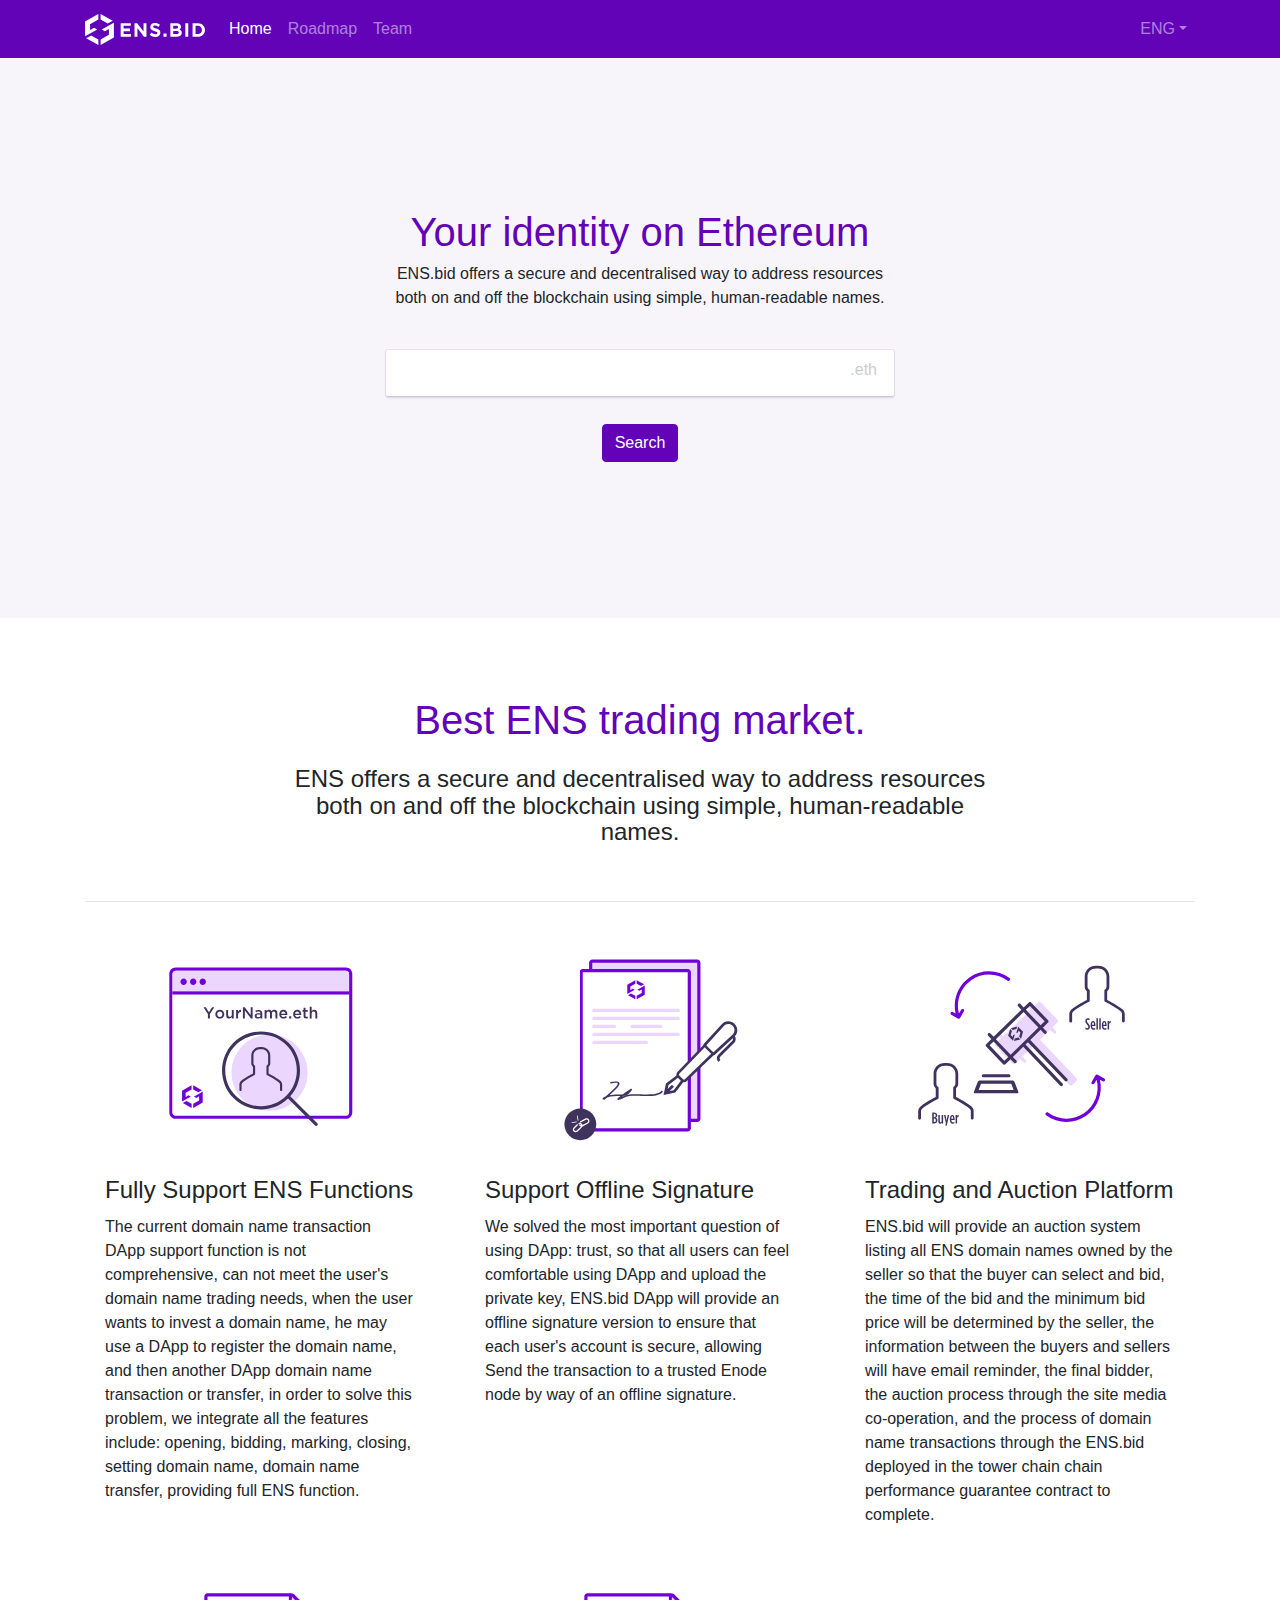
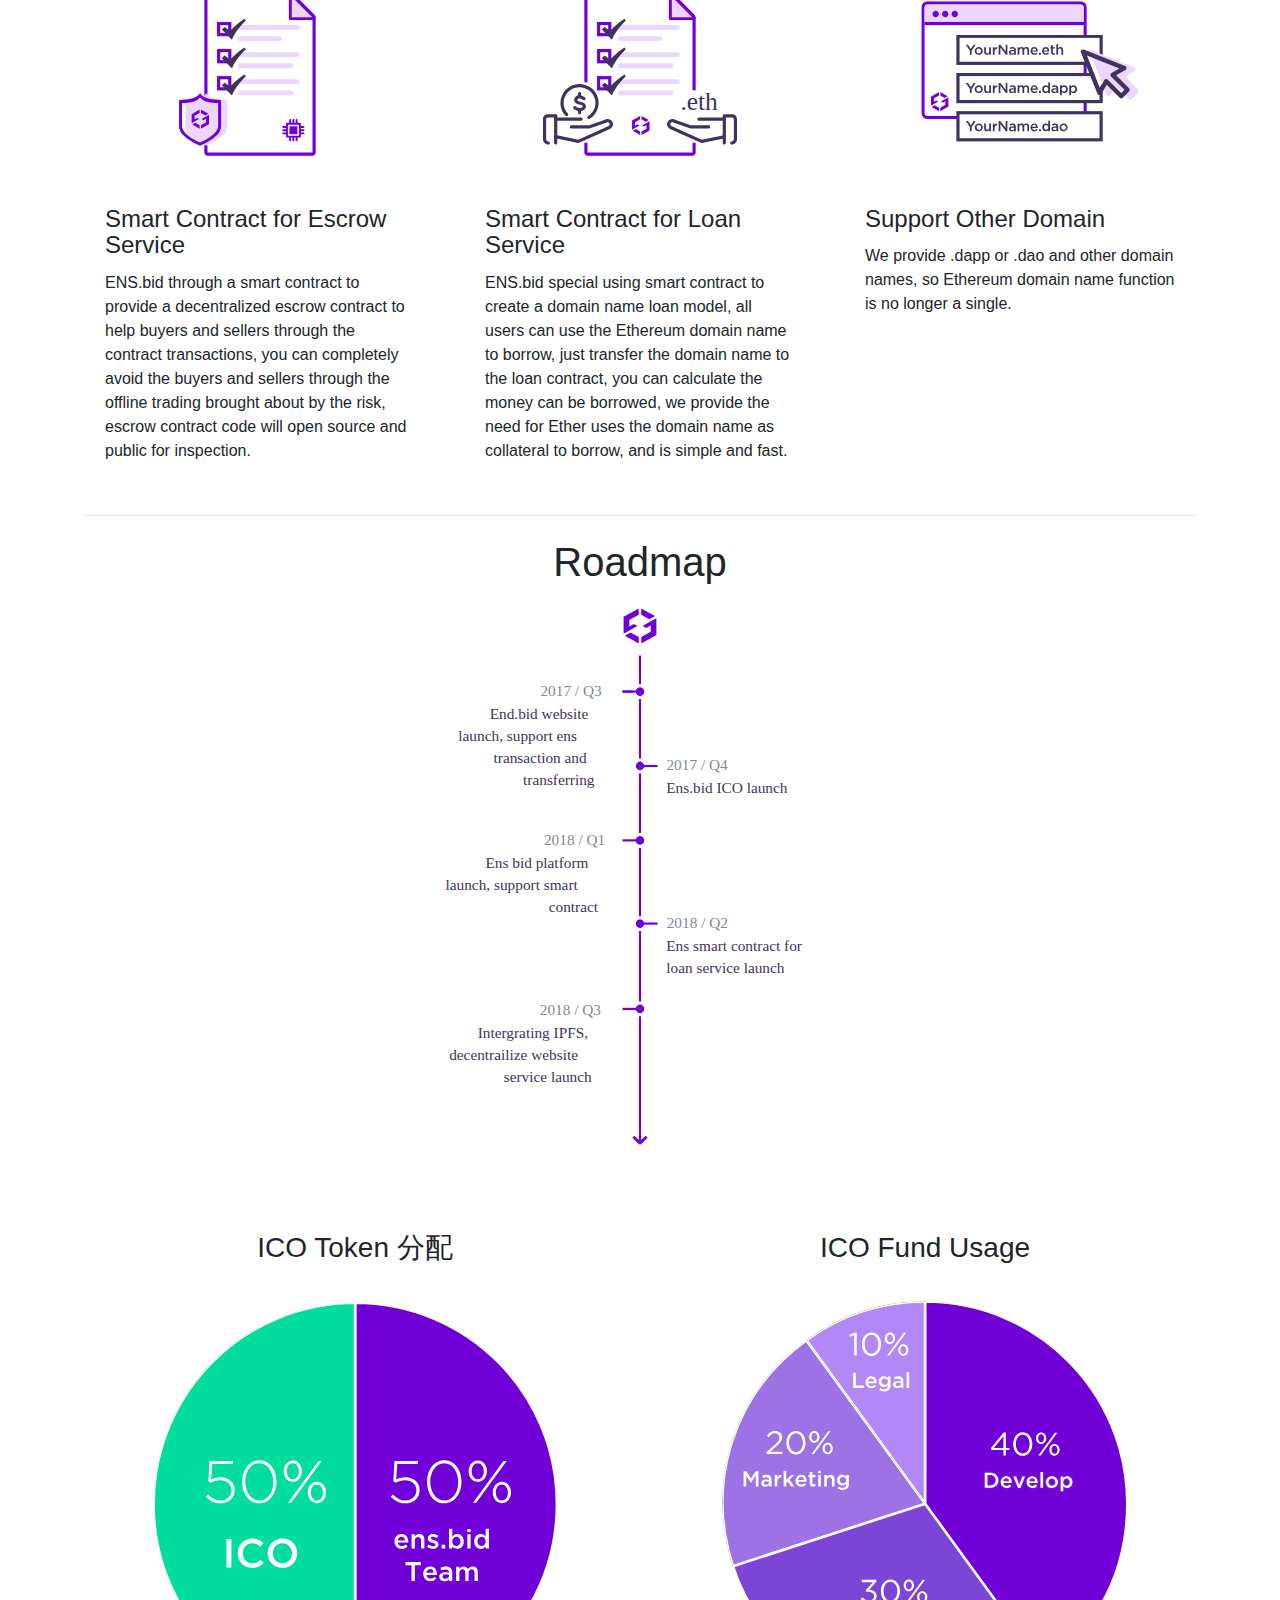
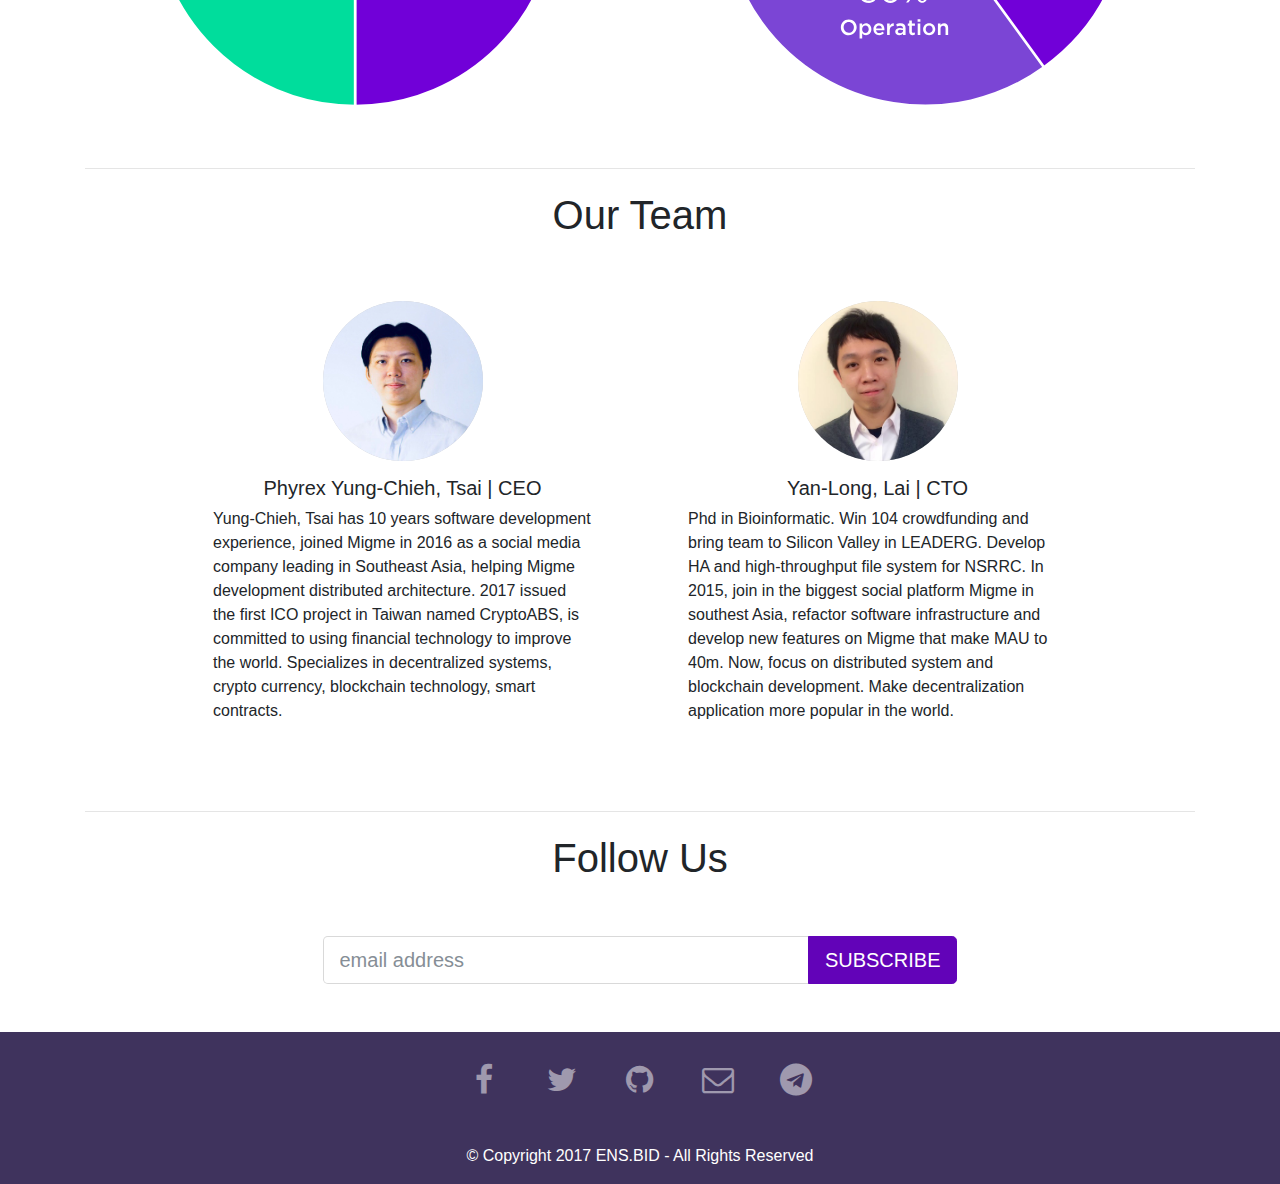
==== index.html @ 98ee837a "initial" ====
<!DOCTYPE html>
<html>
  <head>
    <meta charset="utf-8">
    <meta name="viewport" content="width=device-width, initial-scale=1, shrink-to-fit=no">
    <meta name="description" content="We are a group of people who love block chain, hoping to promote the concept of block chain, so that wealth distribution can be more fair and free, we are also building our own projec">
    <meta name="author" content="ens.bid">
    <meta name="keywords" content="ico,eth,block,bitcoin,Ether,比特币,快播,区块链">
    <meta name="og:image" content="img/preview.png">
    <title>ENS.BID</title>
    <link rel="Shortcut Icon" type="image/x-icon" href="./img/x-icon.png">
    <link rel="stylesheet" href="./css/bootstrap/bootstrap-reboot.css">
    <link rel="stylesheet" href="./css/bootstrap/bootstrap-grid.css">
    <link rel="stylesheet" href="./css/bootstrap/bootstrap.css">
    <link rel="stylesheet" href="./css/font-awesome.min.css">
    <link rel="stylesheet" href="./css/style.css">
    <script>
      (function(i,s,o,g,r,a,m){i['GoogleAnalyticsObject']=r;i[r]=i[r]||function(){
      (i[r].q=i[r].q||[]).push(arguments)},i[r].l=1*new Date();a=s.createElement(o),
      m=s.getElementsByTagName(o)[0];a.async=1;a.src=g;m.parentNode.insertBefore(a,m)
      })(window,document,'script','https://www.google-analytics.com/analytics.js','ga');
      ga('create', 'UA-104379550-1', 'auto');
      ga('require', 'linkid', 'linkid.js');
      ga('require', 'displayfeatures');
      ga('send', 'pageview');
    </script>
  </head>
  <body>
    <div class="container-flud">
      <nav class="navbar navbar-expand-lg navbar-dark bg-primary">
        <div class="container align-items-center"><a class="navbar-brand" href="#"><img src="./img/logo-w-inline.svg"></a>
          <button class="navbar-toggler" type="button" data-toggle="collapse" data-target="#cdf" aria-controls="navbarNavAltMarkup" aria-expanded="false" aria-label="Toggle navigation"><span class="navbar-toggler-icon"></span></button>
          <div class="collapse navbar-collapse" id="cdf">
            <ul class="navbar-nav d-flex justify-content-start">
              <li class="nav-item active"><a class="nav-link" href="#">Home <span class="sr-only">(current)</span></a></li>
              <li class="nav-item"><a class="nav-link" href="#roadmap">Roadmap</a></li>
              <li class="nav-item"><a class="nav-link" href="#ourteam">Team</a></li>
              <li class="nav-item dropdown"><a class="nav-link dropdown-toggle" id="abc" href="#" data-toggle="dropdown" aria-haspopup="true" aria-expanded="false">ENG</a>
                <div class="dropdown-menu dropdown-menu-right" aria-labelledby="abc"><a class="dropdown-item" href="./index_zh.html">繁中</a></div>
              </li>
            </ul>
          </div>
        </div>
      </nav>
      <section class="kv">
        <div class="container">
          <div class="jumbotron">
            <div class="row justify-content-md-center my-4">
              <div class="col-lg-6">
                <h1 class="text-center text-primary">Your identity on Ethereum</h1>
                <p class="text-center">ENS.bid offers a secure and decentralised way to address resources both on and off the blockchain using simple, human-readable names. </p>
              </div>
            </div>
            <div class="row justify-content-md-center my-4">
              <div class="col-lg-6 input-group input-group-lg search">
                <input class="form-control" type="text" aria-label="Amount (to the nearest dollar)">
              </div>
            </div>
            <div class="row justify-content-center my-4">
              <div class="my-1"><a class="btn btn-primary btn-md" href="#" role="button">Search</a></div>
            </div>
          </div>
        </div>
      </section>
      <section class="works">
        <div class="container">
          <div class="row justify-content-md-center">
            <div class="col-md-8 my-4">
              <h1 class="text-center text-primary my-4">Best ENS trading market.</h1>
              <H4 class="text-center">ENS offers a secure and decentralised way to address resources both on and off the blockchain using simple, human-readable names.</H4>
            </div>
          </div>
        </div>
        <div class="container">
          <hr class="my-4 clearfix">
          <div class="row justify-content-center">
            <div class="col-xl-4 col-lg-5 col-sm-12 my-2">
              <div class="card"><img class="card-img-top" src="./img/work1.svg" alt="Card image cap">
                <div class="card-body">
                  <h4 class="card-title">Fully Support ENS Functions</h4>
                  <p class="card-text">The current domain name transaction DApp support function is not comprehensive, can not meet the user's domain name trading needs, when the user wants to invest a domain name, he may use a DApp to register the domain name, and then another DApp domain name transaction or transfer, in order to solve this problem, we integrate all the features include: opening, bidding, marking, closing, setting domain name, domain name transfer, providing full ENS function.</p>
                </div>
              </div>
            </div>
            <div class="col-xl-4 col-lg-5 col-sm-12 my-2">
              <div class="card"><img class="card-img-top" src="./img/work2.svg" alt="Card image cap">
                <div class="card-body">
                  <h4 class="card-title">Support Offline Signature</h4>
                  <p class="card-text">We solved the most important question of using DApp: trust, so that all users can feel comfortable using DApp and upload the private key, ENS.bid DApp will provide an offline signature version to ensure that each user's account is secure, allowing Send the transaction to a trusted Enode node by way of an offline signature.</p>
                </div>
              </div>
            </div>
            <div class="col-xl-4 col-lg-5 col-sm-12 my-2">
              <div class="card"><img class="card-img-top" src="./img/work3.svg" alt="Card image cap">
                <div class="card-body">
                  <h4 class="card-title">Trading and Auction Platform</h4>
                  <p class="card-text"> ENS.bid will provide an auction system listing all ENS domain names owned by the seller so that the buyer can select and bid, the time of the bid and the minimum bid price will be determined by the seller, the information between the buyers and sellers will have email reminder, the final bidder, the auction process through the site media co-operation, and the process of domain name transactions through the ENS.bid deployed in the tower chain chain performance guarantee contract to complete.</p>
                </div>
              </div>
            </div>
            <div class="col-xl-4 col-lg-5 col-sm-12 my-2">
              <div class="card"><img class="card-img-top" src="./img/work4.svg" alt="Card image cap">
                <div class="card-body">
                  <h4 class="card-title">Smart Contract for Escrow Service</h4>
                  <p class="card-text">ENS.bid through a smart contract to provide a decentralized escrow contract to help buyers and sellers through the contract transactions, you can completely avoid the buyers and sellers through the offline trading brought about by the risk, escrow contract code will open source and public for inspection.</p>
                </div>
              </div>
            </div>
            <div class="col-xl-4 col-lg-5 col-sm-12 my-2">
              <div class="card"><img class="card-img-top" src="./img/work5.svg" alt="Card image cap">
                <div class="card-body">
                  <h4 class="card-title">Smart Contract for Loan Service</h4>
                  <p class="card-text">ENS.bid special using smart contract to create a domain name loan model, all users can use the Ethereum domain name to borrow, just transfer the domain name to the loan contract, you can calculate the money can be borrowed, we provide the need for Ether uses the domain name as collateral to borrow, and is simple and fast.</p>
                </div>
              </div>
            </div>
            <div class="col-xl-4 col-lg-5 col-sm-12 my-2">
              <div class="card"><img class="card-img-top" src="./img/work6.svg" alt="Card image cap">
                <div class="card-body">
                  <h4 class="card-title">Support Other Domain</h4>
                  <p class="card-text">We provide .dapp or .dao and other domain names, so Ethereum domain name function is no longer a single.</p>
                </div>
              </div>
            </div>
          </div>
        </div>
      </section>
      <section class="roadmap" id="roadmap">
        <div class="container">
          <hr class="my-4">
          <div class="row justify-content-center">
            <div class="col-md-6 text-center">
              <h1>Roadmap</h1>
            </div>
          </div>
          <div class="row justify-content-center">
            <div class="col-md-8 col-sm-12">
              <div class="timeline text-center"><img src="./img/timeline_eng.svg"></div>
            </div>
          </div>
        </div>
      </section>
      <section class="chart my-5">
        <div class="container">
          <div class="row justify-content-center">
            <div class="col-md-6 text-center">
              <h3 class="my-4">ICO Token 分配</h3>
              <div class="piechart"><img src="./img/chart1.svg"></div>
            </div>
            <div class="col-md-6 text-center">
              <h3 class="my-4">ICO Fund Usage</h3>
              <div class="piechart"><img src="./img/chart2.svg"></div>
            </div>
          </div>
        </div>
      </section>
      <section class="ourteam my-4" id="ourteam">
        <div class="container">
          <hr class="my-4">
          <div class="row justify-content-center">
            <div class="col text-center">
              <h1>Our Team</h1>
            </div>
          </div>
          <ul class="row justify-content-center list-unstyled">
            <li class="col-md-5 p-5">
              <ul class="list-unstyled text-center">
                <li class="member-image p-2"><img class="member-photo rounded-circle" src="./img/phrex.jpg"></li>
                <li class="member-title my-2">
                  <h5>Phyrex Yung-Chieh, Tsai | CEO </h5>
                </li>
                <li class="member-des">
                  <p class="text-left">Yung-Chieh, Tsai has 10 years software development experience, joined Migme in 2016 as a social media company leading in Southeast Asia, helping Migme development distributed architecture. 2017 issued the first ICO project in Taiwan named CryptoABS, is committed to using financial technology to improve the world. Specializes in decentralized systems, crypto currency, blockchain technology, smart contracts.</p>
                </li>
              </ul>
            </li>
            <li class="col-md-5 p-5">
              <ul class="list-unstyled text-center">
                <li class="member-image p-2"><img class="member-photo rounded-circle" src="./img/lai.jpg"></li>
                <li class="member-title my-2">
                  <h5>Yan-Long, Lai | CTO </h5>
                </li>
                <li class="member-des">
                  <p class="text-left">Phd in Bioinformatic. Win 104 crowdfunding and bring team to Silicon Valley in LEADERG. Develop HA and high-throughput file system for NSRRC. In 2015, join in the biggest social platform Migme in southest Asia, refactor software infrastructure and develop new features on Migme that make MAU to 40m. Now, focus on distributed system and blockchain development. Make decentralization application more popular in the world.</p>
                </li>
              </ul>
            </li>
          </ul>
        </div>
      </section>
      <section class="contact my-4">
        <div class="container">
          <hr class="my-4">
          <div class="row justify-content-center">
            <div class="col text-center">
              <h1>Follow Us</h1>
            </div>
          </div>
          <div class="row justify-content-center my-5">
            <div class="col-md-7">
              <form class="validate" id="mc-embedded-subscribe-form" action="//bid.us16.list-manage.com/subscribe/post?u=f92c729ea1fe57c53c847bc00&amp;id=2eeedd2d5e" method="post" name="mc-embedded-subscribe-form" target="_blank" novalidate="">
                <div class="input-group">
                  <input class="form-control form-control-lg" id="mce-EMAIL" type="email" value="" name="EMAIL" placeholder="email address" required="">
                  <div style="position: absolute; left: -5000px;" aria-hidden="true">
                    <input type="text" name="b_f92c729ea1fe57c53c847bc00_2eeedd2d5e" tabindex="-1" value="">
                  </div><span class="input-group-btn">
                    <input class="btn btn-primary btn-lg" id="mc-embedded-subscribe" type="submit" value="SUBSCRIBE" name="SUBSCRIBE"></span>
                </div>
              </form>
            </div>
          </div>
        </div>
      </section>
      <div class="footer">
        <div class="container">
          <div class="row justify-content-center">
            <div class="col-md-6 my-4">
              <ul class="socials list-unstyle inline-list d-flex justify-content-center px-0">
                <li class="list-inline-item text-secondary"><a href="https://www.facebook.com/Ens.bid.tw/"><i class="fa fa-fw fa-facebook"></i></a></li>
                <li class="list-inline-item text-secondary"><a href="#"><i class="fa fa-fw fa-twitter"></i></a></li>
                <li class="list-inline-item text-secondary"><a href="https://github.com/ens-bid/"><i class="fa fa-fw fa-github"></i></a></li>
                <li class="list-inline-item text-secondary"><a href="#"><i class="fa fa-fw fa-envelope-o"></i></a></li>
                <li class="list-inline-item text-secondary"><a href="#"><i class="fa fa-fw fa-telegram"></i></a></li>
              </ul>
            </div>
          </div>
          <div class="row"> 
            <div class="col">
              <p class="text-center text-white">© Copyright 2017 ENS.BID - All Rights Reserved</p>
            </div>
          </div>
        </div>
      </div>
    </div>
    <script src="./js/jquery.min.js"></script>
    <script src="https://cdnjs.cloudflare.com/ajax/libs/popper.js/1.11.0/umd/popper.min.js" integrity="sha384-b/U6ypiBEHpOf/4+1nzFpr53nxSS+GLCkfwBdFNTxtclqqenISfwAzpKaMNFNmj4" crossorigin="anonymous"></script>
    <script src="./js/bootstrap.js"></script>
    <script src="./js/particles.min.js"></script>
    <script src="./js/app.js"></script>
  </body>
</html>
---- css/style.css ----
.btn-outline-light-ct {
  color: rgba(255, 255, 255, 0.8);
  background-color: transparent;
  background-image: none;
  border-color: rgba(255, 255, 255, 0.6); }
  .btn-outline-light-ct:hover {
    color: #fff;
    background-color: rgba(255, 255, 255, 0.2);
    border-color: rgba(255, 255, 255, 0.6); }

.navbar .navbar-brand img {
  width: 120px; }

ul.navbar-nav {
  width: 100%; }
  @media (min-width: 992px) {
    ul.navbar-nav li.nav-item.dropdown {
      margin-left: auto; } }

.jumbotron {
  padding: 8rem 2rem;
  background-color: initial;
  top: 0;
  left: 0; }

.kv {
  background-color: #f7f5f9;
  position: relative; }

.search {
  position: relative; }
  .search:after {
    content: ".eth";
    color: #ccc;
    line-height: 40px;
    position: absolute;
    z-index: 99;
    right: 2rem; }
  .search input {
    border: 0px;
    border-radius: 2px !important;
    -webkit-box-shadow: 0 2px 2px 0 rgba(63, 51, 93, 0.16), 0 0 0 1px rgba(98, 4, 184, 0.08);
    box-shadow: 0 2px 2px 0 rgba(63, 51, 93, 0.16), 0 0 0 1px rgba(98, 4, 184, 0.08); }
    .search input:hover, .search input:active, .search input:focus {
      -webkit-box-shadow: 0 3px 8px 0 rgba(0, 0, 0, 0.2), 0 0 0 1px rgba(98, 4, 184, 0.08);
      box-shadow: 0 3px 8px 0 rgba(0, 0, 0, 0.2), 0 0 0 1px rgba(98, 4, 184, 0.08); }

.timeline img {
  width: 60%; }
  @media (min-width: 576px) and (max-width: 767px) {
    .timeline img {
      width: 80%; } }
  @media (max-width: 575px) {
    .timeline img {
      width: 100%; } }

.chart .piechart img {
  width: 100%; }

.card {
  border: 0px; }

.ourteam .member-image img {
  width: 10rem;
  height: 10rem;
  background-color: #ccc;
  overflow: hidden; }

#particles-js {
  width: 100%;
  height: 100%;
  background-image: url("");
  background-size: cover;
  background-position: 50% 50%;
  background-repeat: no-repeat; }
  #particles-js .particles-js-canvas-el {
    position: absolute;
    top: 0;
    left: 0;
    right: 0;
    bottom: 0; }

.footer {
  background-color: #3F335D; }
  .footer .socials li a {
    font-size: 2rem;
    color: rgba(255, 255, 255, 0.5);
    padding: 1rem; }
    .footer .socials li a:hover {
      color: rgba(255, 255, 255, 0.8);
      -webkit-transition: all 0.3s;
      -o-transition: all 0.3s;
      transition: all 0.3s; }
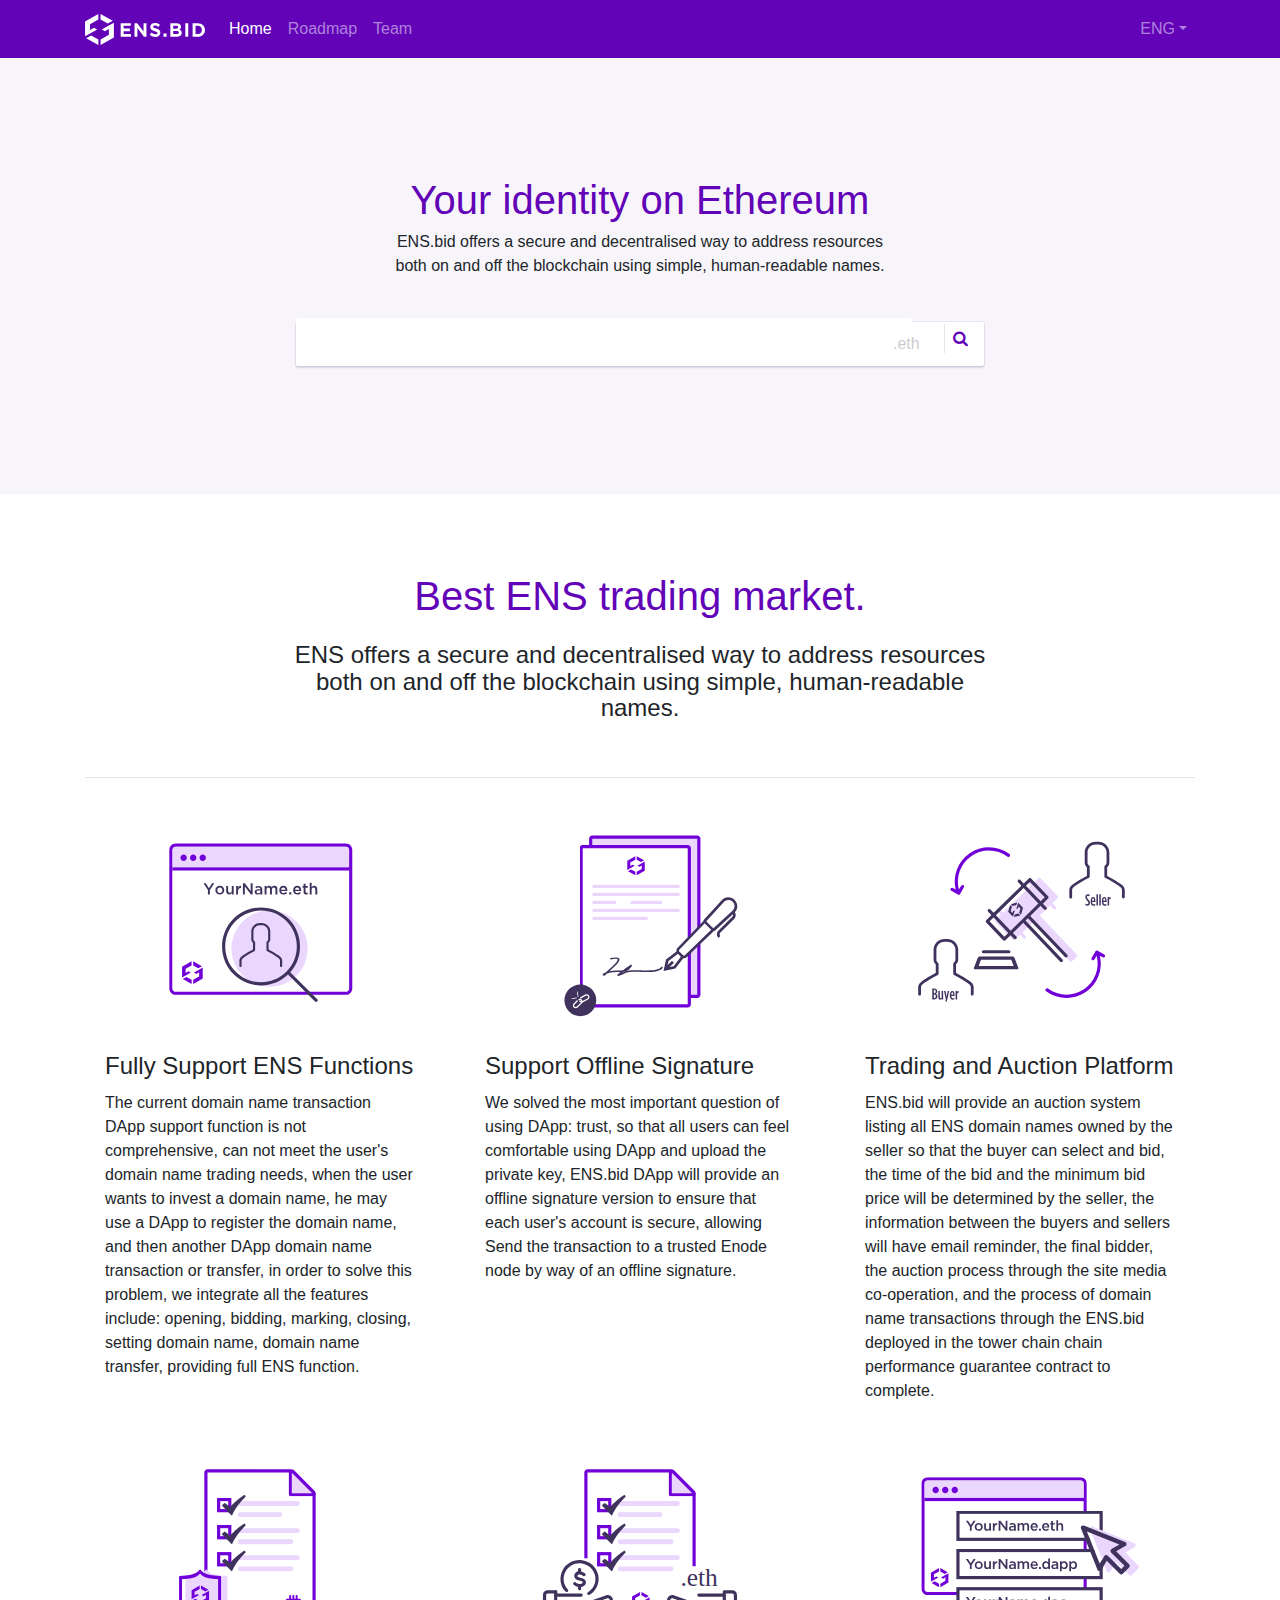
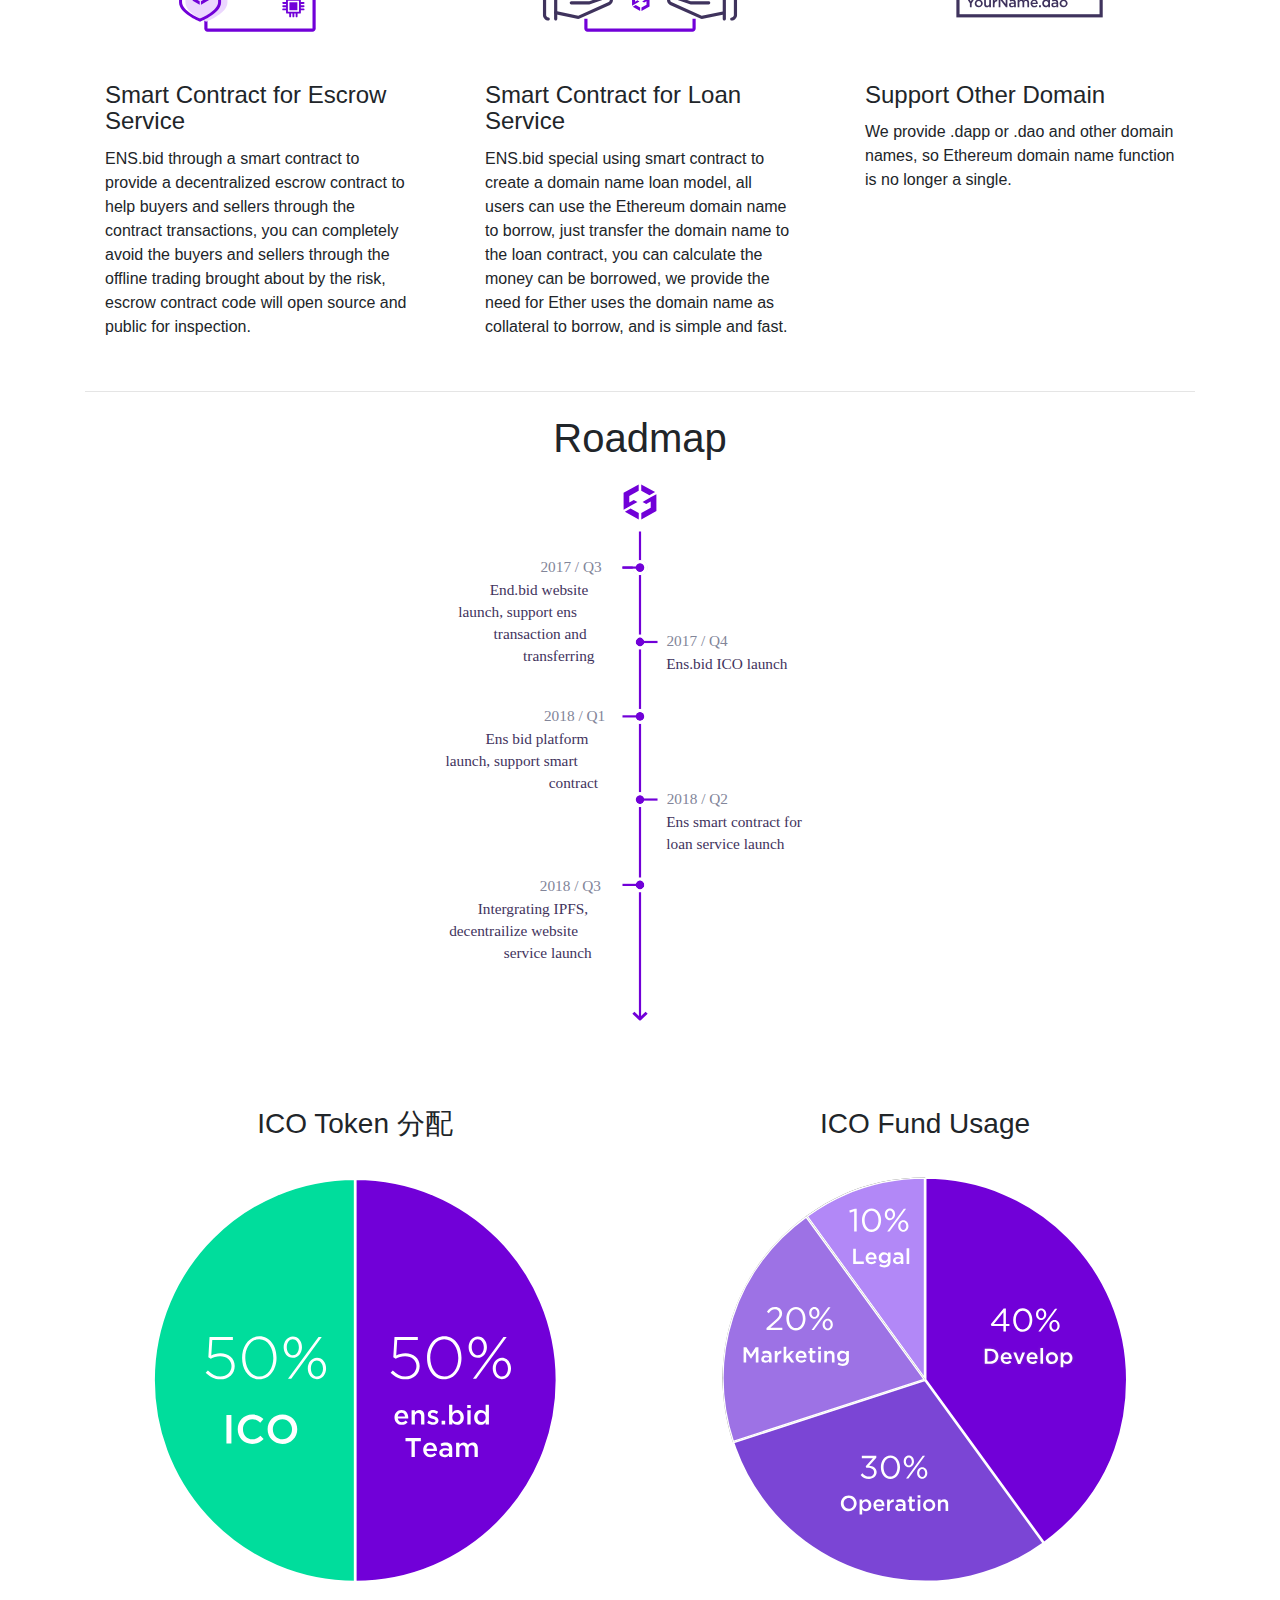
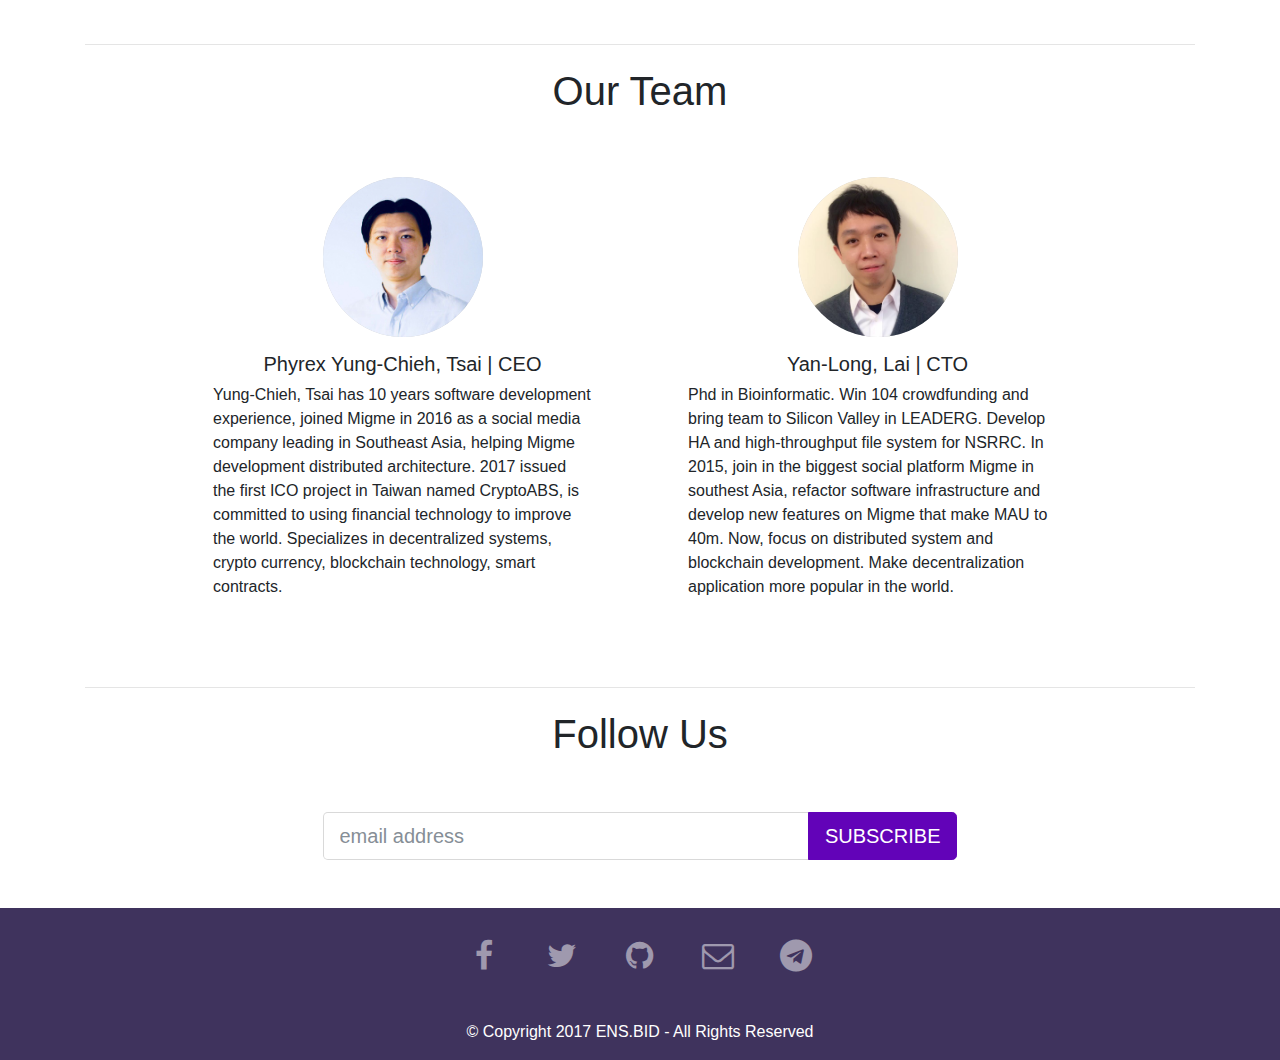
==== commit b5da4518: "search bar update" ====
--- a/index.html
+++ b/index.html
@@ -51,13 +51,11 @@
                 <p class="text-center">ENS.bid offers a secure and decentralised way to address resources both on and off the blockchain using simple, human-readable names. </p>
               </div>
             </div>
-            <div class="row justify-content-md-center my-4">
-              <div class="col-lg-6 input-group input-group-lg search">
-                <input class="form-control" type="text" aria-label="Amount (to the nearest dollar)">
-              </div>
-            </div>
-            <div class="row justify-content-center my-4">
-              <div class="my-1"><a class="btn btn-primary btn-md" href="#" role="button">Search</a></div>
+            <div class="row justify-content-md-center">
+              <div class="col-lg-8">
+                <input class="search-input" type="text" aria-label="Amount (to the nearest dollar)">
+                <div class="search"></div><a class="search-icon" href="#"><i class="fa fa-fw fa-search"></i></a>
+              </div>
             </div>
           </div>
         </div>
--- a/css/style.css
+++ b/css/style.css
@@ -18,32 +18,84 @@
       margin-left: auto; } }
 
 .jumbotron {
-  padding: 8rem 2rem;
+  padding: 6rem 2rem 8rem 2rem;
   background-color: initial;
   top: 0;
   left: 0; }
 
 .kv {
   background-color: #f7f5f9;
+  background-image: url(../image/kv.jpg);
   position: relative; }
 
 .search {
-  position: relative; }
+  position: relative;
+  border-radius: 2px !important;
+  height: 44px;
+  margin-top: -44px;
+  background-color: #fff;
+  -webkit-box-shadow: 0 2px 2px 0 rgba(63, 51, 93, 0.16), 0 0 0 1px rgba(98, 4, 184, 0.08);
+  box-shadow: 0 2px 2px 0 rgba(63, 51, 93, 0.16), 0 0 0 1px rgba(98, 4, 184, 0.08); }
   .search:after {
     content: ".eth";
     color: #ccc;
-    line-height: 40px;
+    line-height: 44px;
     position: absolute;
     z-index: 99;
-    right: 2rem; }
-  .search input {
-    border: 0px;
-    border-radius: 2px !important;
-    -webkit-box-shadow: 0 2px 2px 0 rgba(63, 51, 93, 0.16), 0 0 0 1px rgba(98, 4, 184, 0.08);
-    box-shadow: 0 2px 2px 0 rgba(63, 51, 93, 0.16), 0 0 0 1px rgba(98, 4, 184, 0.08); }
-    .search input:hover, .search input:active, .search input:focus {
-      -webkit-box-shadow: 0 3px 8px 0 rgba(0, 0, 0, 0.2), 0 0 0 1px rgba(98, 4, 184, 0.08);
-      box-shadow: 0 3px 8px 0 rgba(0, 0, 0, 0.2), 0 0 0 1px rgba(98, 4, 184, 0.08); }
+    right: 4rem; }
+  .search:hover {
+    -webkit-box-shadow: 0 3px 8px 0 rgba(63, 51, 93, 0.2), 0 0 0 1px rgba(98, 4, 184, 0.08);
+    box-shadow: 0 3px 8px 0 rgba(63, 51, 93, 0.2), 0 0 0 1px rgba(98, 4, 184, 0.08); }
+
+.search-input {
+  position: relative;
+  z-index: 99;
+  border: 0px;
+  border-radius: 2px !important;
+  display: block;
+  width: calc(100% - 72px);
+  padding: 0.5rem 0.75rem;
+  font-size: 1rem;
+  line-height: 2;
+  color: #495057;
+  background-color: #fff;
+  background-image: none;
+  background-clip: padding-box;
+  -webkit-transition: all 0.3s;
+  -o-transition: all 0.3s;
+  transition: all 0.3s; }
+  .search-input:focus {
+    outline: 0; }
+
+.search-input:focus + .search {
+  -webkit-box-shadow: 0 3px 8px 0 rgba(63, 51, 93, 0.2), 0 0 0 1px rgba(98, 4, 184, 0.08);
+  box-shadow: 0 3px 8px 0 rgba(63, 51, 93, 0.2), 0 0 0 1px rgba(98, 4, 184, 0.08); }
+
+.search-input:hover + .search {
+  -webkit-box-shadow: 0 3px 8px 0 rgba(63, 51, 93, 0.2), 0 0 0 1px rgba(98, 4, 184, 0.08);
+  box-shadow: 0 3px 8px 0 rgba(63, 51, 93, 0.2), 0 0 0 1px rgba(98, 4, 184, 0.08); }
+
+.search-icon:hover + .search {
+  -webkit-box-shadow: 0 3px 8px 0 rgba(63, 51, 93, 0.2), 0 0 0 1px rgba(98, 4, 184, 0.08);
+  box-shadow: 0 3px 8px 0 rgba(63, 51, 93, 0.2), 0 0 0 1px rgba(98, 4, 184, 0.08); }
+
+.search-icon {
+  position: absolute;
+  height: 32px;
+  width: 40px;
+  font-size: 1rem;
+  right: 15px;
+  top: 0px; }
+  .search-icon i {
+    position: absolute;
+    right: 13px;
+    top: 12px; }
+  .search-icon:before {
+    position: absolute;
+    content: "";
+    border-left: 1px solid rgba(0, 0, 0, 0.1);
+    height: 29px;
+    top: 6px; }
 
 .timeline img {
   width: 60%; }
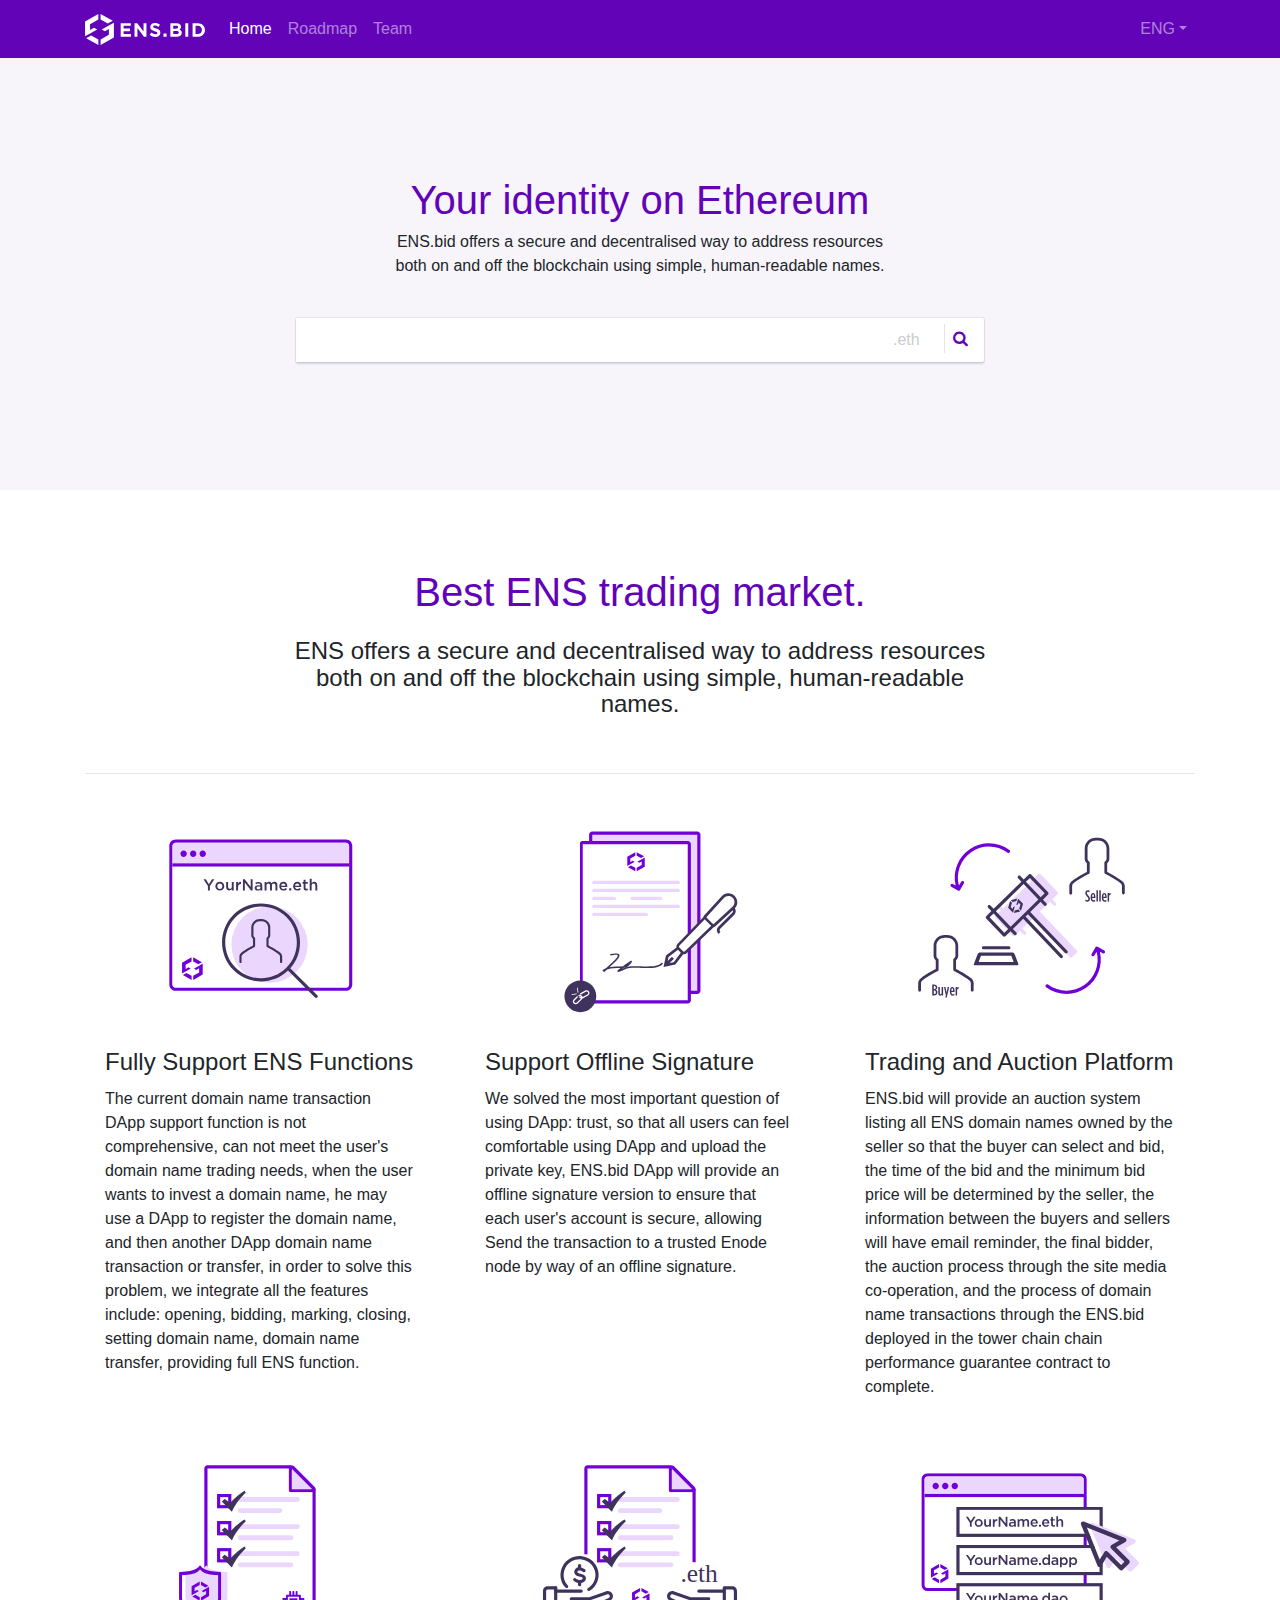
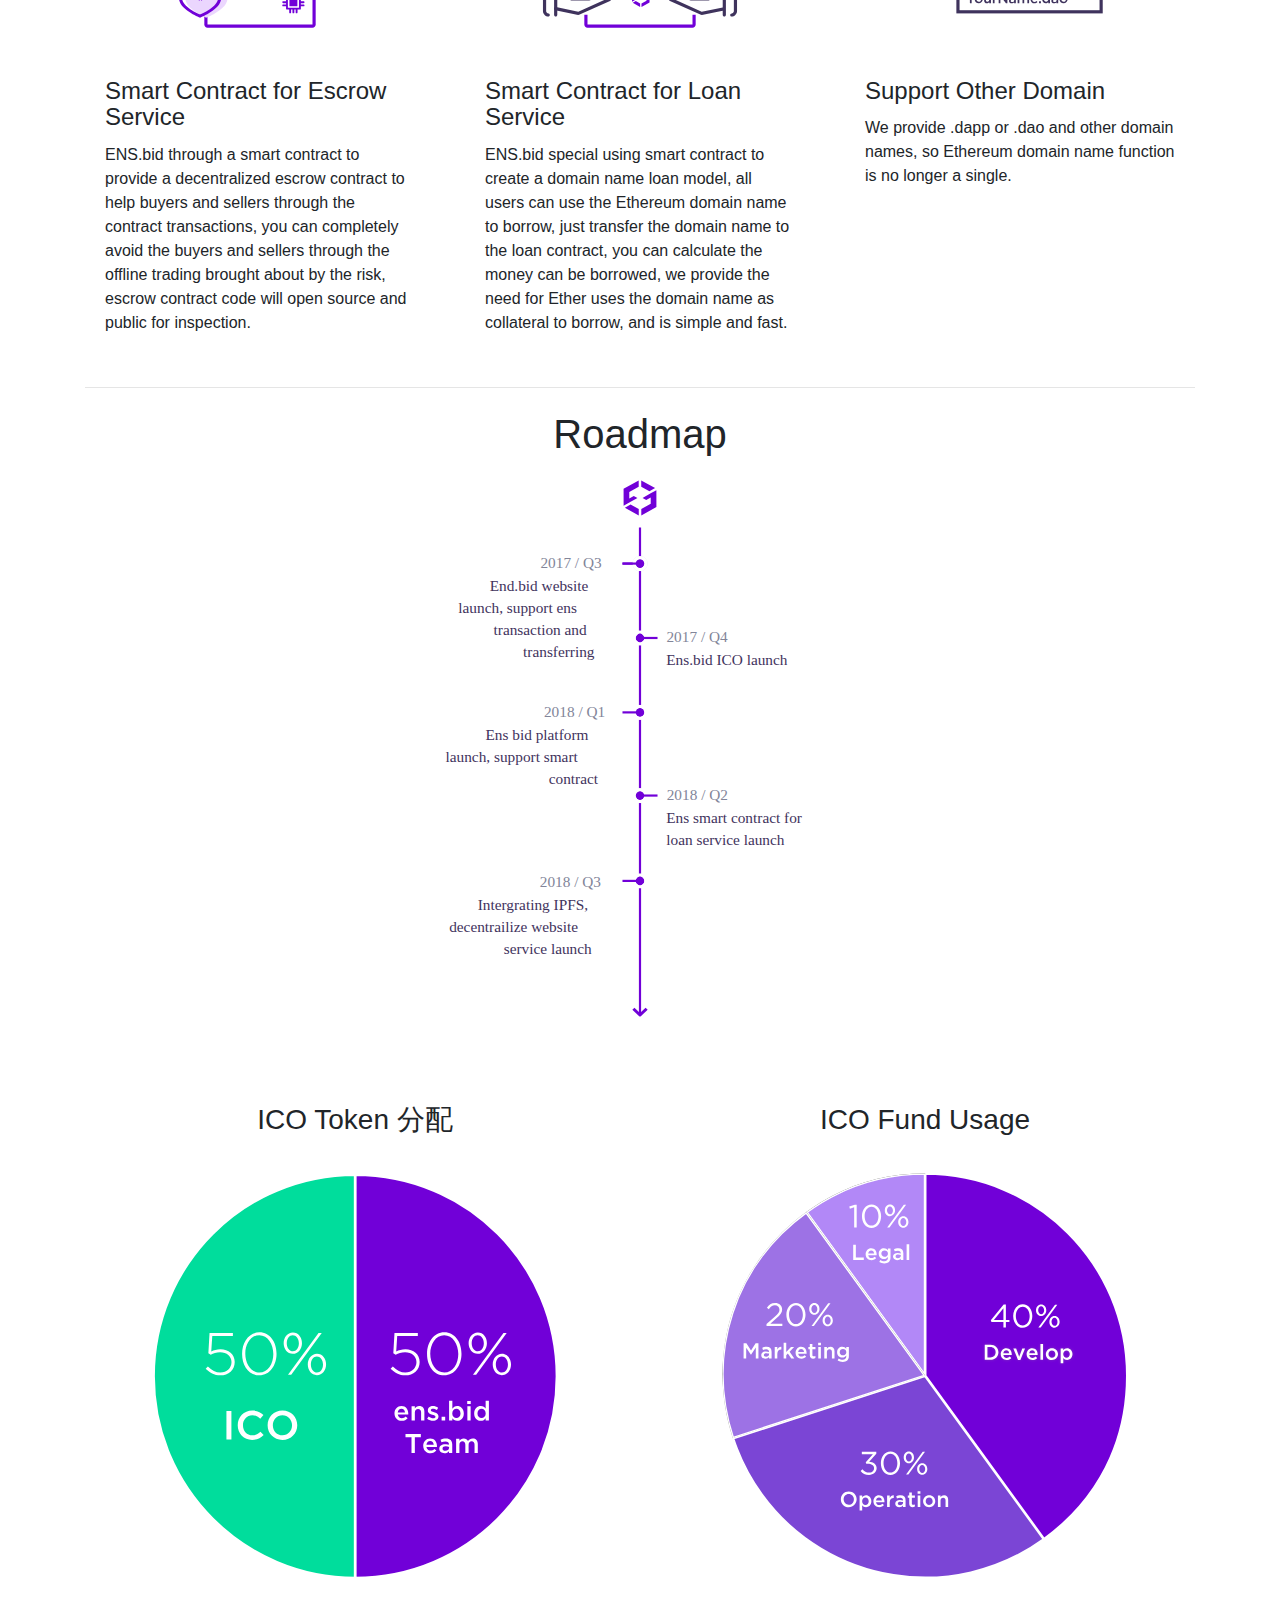
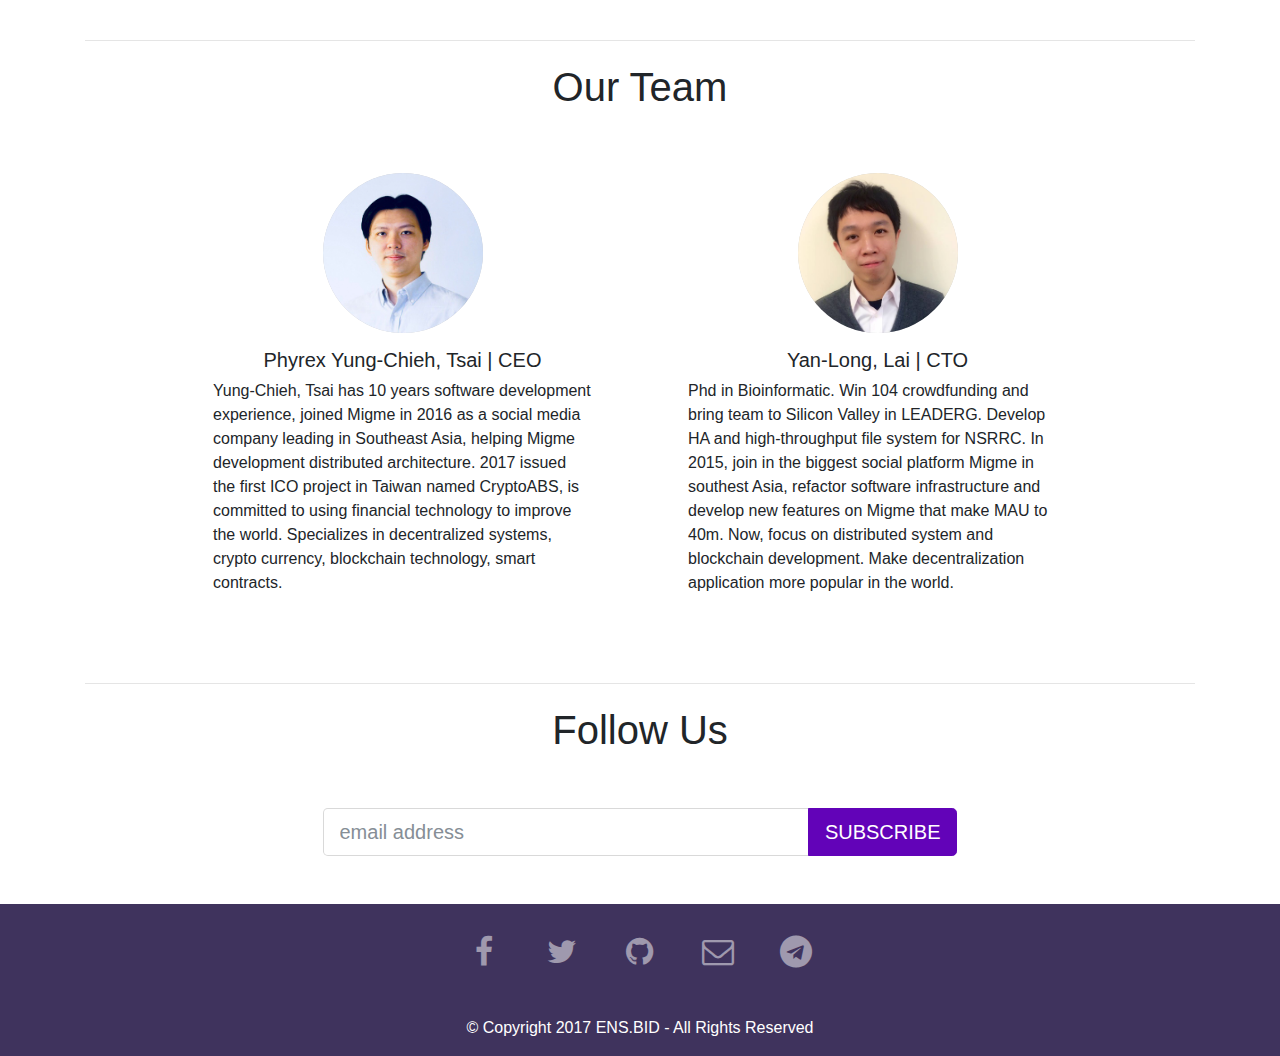
==== commit af175d35: "update search ui" ====
--- a/index.html
+++ b/index.html
@@ -53,8 +53,10 @@
             </div>
             <div class="row justify-content-md-center">
               <div class="col-lg-8">
-                <input class="search-input" type="text" aria-label="Amount (to the nearest dollar)">
-                <div class="search"></div><a class="search-icon" href="#"><i class="fa fa-fw fa-search"></i></a>
+                <div class="search-ens">
+                  <input class="search-input" type="text" aria-label="Amount (to the nearest dollar)">
+                  <div class="search"></div><a class="search-icon" href="#"><i class="fa fa-fw fa-search"></i></a>
+                </div>
               </div>
             </div>
           </div>
--- a/css/style.css
+++ b/css/style.css
@@ -28,6 +28,10 @@
   background-image: url(../image/kv.jpg);
   position: relative; }
 
+@media (max-width: 991px) {
+  .search-ens {
+    margin: 0 -2rem; } }
+
 .search {
   position: relative;
   border-radius: 2px !important;
@@ -43,6 +47,9 @@
     position: absolute;
     z-index: 99;
     right: 4rem; }
+    @media (max-width: 991px) {
+      .search:after {
+        right: 3.5rem; } }
   .search:hover {
     -webkit-box-shadow: 0 3px 8px 0 rgba(63, 51, 93, 0.2), 0 0 0 1px rgba(98, 4, 184, 0.08);
     box-shadow: 0 3px 8px 0 rgba(63, 51, 93, 0.2), 0 0 0 1px rgba(98, 4, 184, 0.08); }
@@ -51,12 +58,11 @@
   position: relative;
   z-index: 99;
   border: 0px;
-  border-radius: 2px !important;
   display: block;
-  width: calc(100% - 72px);
+  width: calc(100% - 78px);
   padding: 0.5rem 0.75rem;
   font-size: 1rem;
-  line-height: 2;
+  line-height: calc(44px - 1rem);
   color: #495057;
   background-color: #fff;
   background-image: none;
@@ -86,6 +92,10 @@
   font-size: 1rem;
   right: 15px;
   top: 0px; }
+  @media (max-width: 991px) {
+    .search-icon {
+      right: -1rem;
+      top: 2px; } }
   .search-icon i {
     position: absolute;
     right: 13px;
